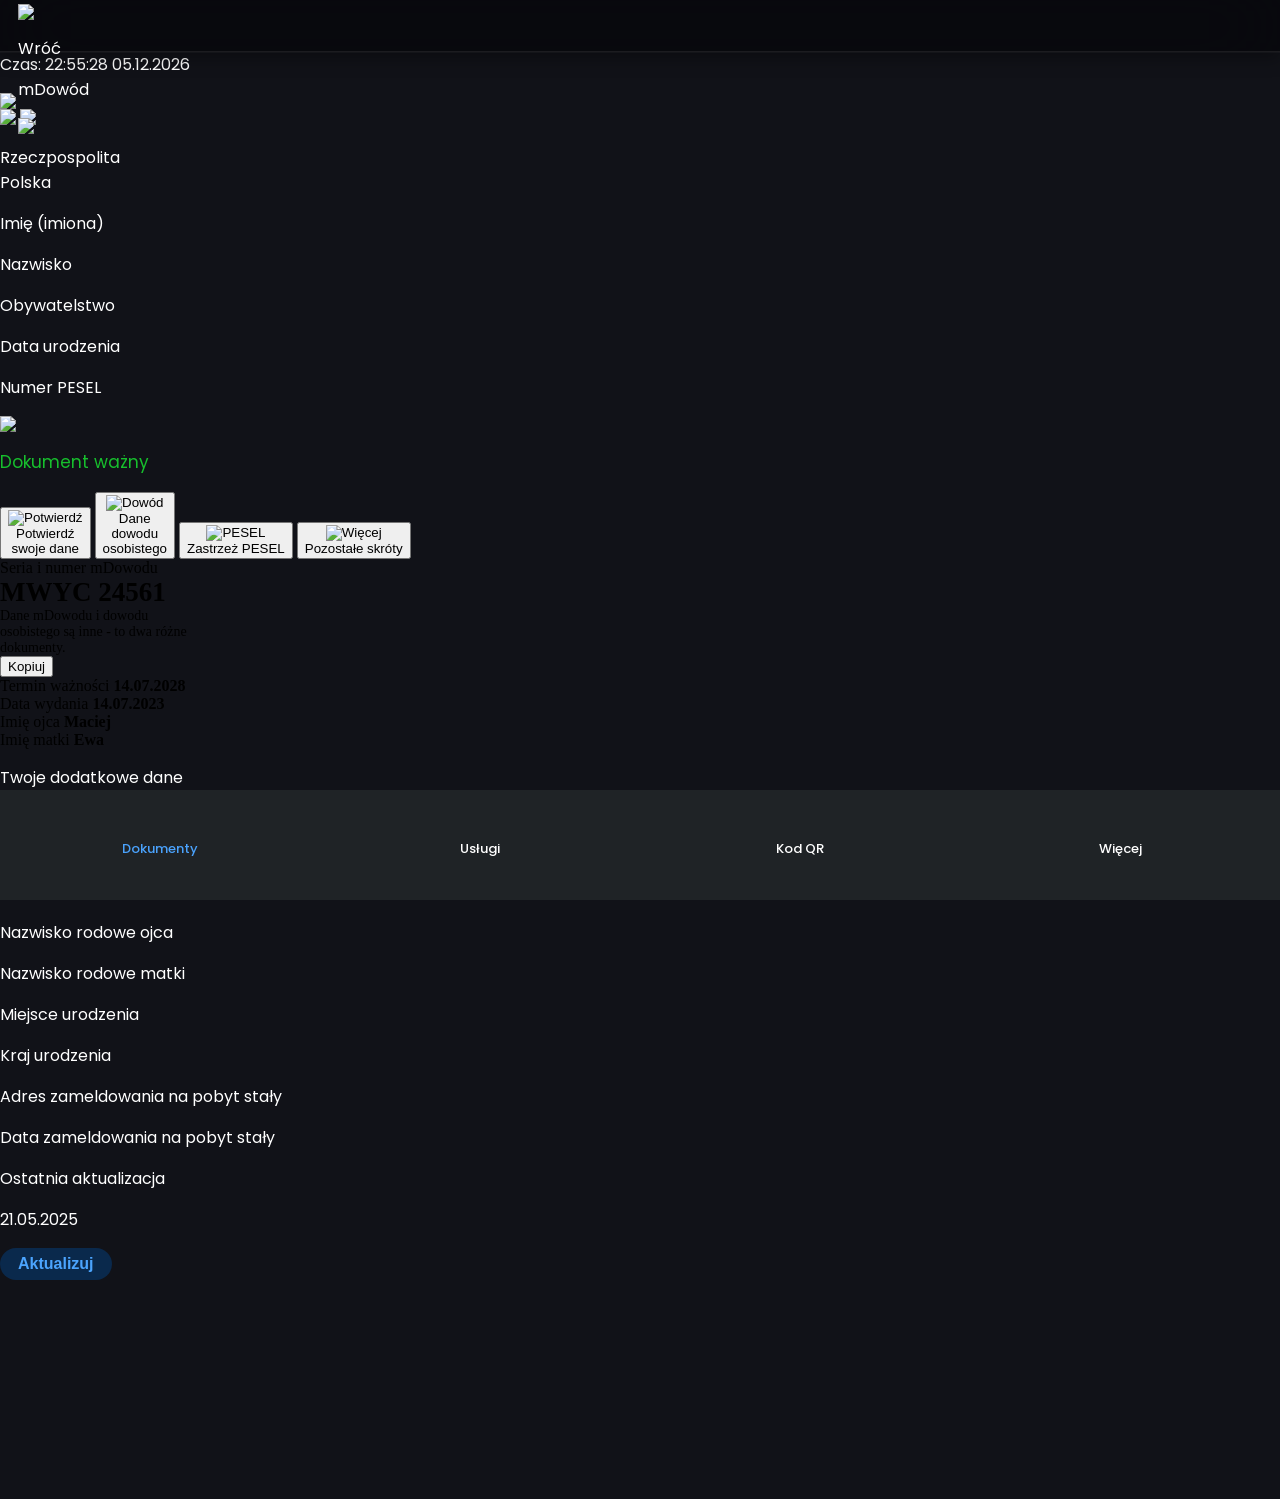
==== card.html @ 51497c10 "Add files via upload" ====
<head>
    <title>mObywatel</title>
    <meta charset="UTF-8">
    <link rel="stylesheet" href="assets/card.css?v=1.2">
    <link rel="stylesheet" href="assets/main.css">
    <link rel="icon" type="image/x-icon" href="https://i.imgur.com/U7TRg0V.png">
    <link rel="apple-touch-icon" href="https://i.imgur.com/U7TRg0V.png">
    <link rel="shortcut icon" href="https://i.imgur.com/U7TRg0V.png">
    <meta name="format-detection" content="telephone=no">
    
    <meta name="viewport" content="width=device-width, initial-scale=0.8, user-scalable=no">
    
    <meta name="mobile-web-app-capable" content="yes">
    <meta name="apple-mobile-web-app-capable" content="yes">
    
    <meta name="apple-mobile-web-app-status-bar-style" content="black-translucent"> 
    
    <meta name="theme-color" content="#121212"> 
</head>
<body class="has-blur-topbar">
    <div class="top_grid topbar-always">
        <div class="action_grid">
            <img src="https://i.imgur.com/aXIO2NG.png" class="back_img">
            <p onclick="sendTo('home')" class="back_text">Wróć</p>
        </div>
        <p class="title_text">mDowód</p>
        <img src="https://i.imgur.com/VHNv1TC.png" class="help_img">
    </div>

    <div class="bottom_bar">
        <div class="bottom_bar_grid">
            <div class="bottom_element_grid" send="home">
                <div class="bottom_element_image home_open home"></div>
                <p class="bottom_element_text open">Dokumenty</p>
            </div>
            <div class="bottom_element_grid" send="services">
                <div class="bottom_element_image services"></div>
                <p class="bottom_element_text">Usługi</p>
            </div>
            <div class="bottom_element_grid" send="qr">
                <div class="bottom_element_image qr"></div>
                <p class="bottom_element_text">Kod QR</p>
            </div>
            <div class="bottom_element_grid" send="more">
                <div class="bottom_element_image more"></div>
                <p class="bottom_element_text">Więcej</p>
            </div>
        </div>
    </div>
    <p class="time_text" id="time"></p>
    <div class="id_image_data">
        <img draggable="false" class="id_image" src="https://i.imgur.com/Ssv8rps.jpeg">
        <div class="inset">

        </div>
        <div class="id_own_image" style="background-image: url('https://i.imgur.com/7vHo48p.jpg');"></div>
        <img draggable="false" src="https://i.imgur.com/I7oPp72.gif" class="flag_video">
        <img draggable="false" src="https://i.imgur.com/EbBJWYb.gif" class="eagle_video">
        <p class="eagle_text">Rzeczpospolita<br>Polska</p>
        <div class="id_data_grid">
            <div class="data_holder">
                <p class="data_title firstname" id="name"></p>
                <p class="data_value">Imię (imiona)</p>
            </div>
            <div class="data_holder">
                <p class="data_title surname" id="surname"></p>
                <p class="data_value">Nazwisko</p>
            </div>
            <div class="data_holder">
                <p class="data_title" id="nationality"></p>
                <p class="data_value">Obywatelstwo</p>
            </div>
            <div class="data_holder">
                <p class="data_title" id="birthday"></p>
                <p class="data_value">Data urodzenia</p>
            </div>
            <div class="data_holder">
                <p class="data_title" id="pesel"></p>
                <p class="data_value">Numer PESEL</p>
            </div>
        </div>
    </div>
    <div class="id_bottom">
        <div class="bottom_grid">
            <img class="bottom_image" src="https://i.imgur.com/bdx9fzT.png">
            <p class="bottom_text" style="color: #17bf2d; font-size: 17px;">Dokument ważny</p>
        </div>
        </div>
    </div>
    
    <div class="top-buttons">
        <button onclick="sendTo('qr')">
          <div class="icon-circle">
            <img src="https://i.imgur.com/DGBsoYY.png"alt="Potwierdź">
          </div>
          <span>Potwierdź<br>swoje&nbsp;dane</span>

        </button>
      
        <button onclick="sendTo('moreid')">
          <div class="icon-circle">
            <img src="https://i.imgur.com/2SPOxrW.png" alt="Dowód">
          </div>
          <span>Dane<br>dowodu<br>osobistego</span>
        </button>
      
        <button onclick="sendTo('pesel')">
            <div class="icon-circle">
              <img src="https://i.imgur.com/aDXGRtB.png" alt="PESEL">
            </div>
            <span>Zastrzeż PESEL</span>
          </button>
          
      <button onclick="sendTo('shortcuts')">
            <div class="icon-circle">
              <img src="https://i.imgur.com/KYGZHxe.png" alt="Więcej">
            </div>
            <span>Pozostałe skróty</span>
          </button>

      </div>
            
            <div class="card custom-card">
                <div class="field">
                    <label>Seria i numer mDowodu</label>
                    <div class="value-copy">
                        <div>
                            <b style="font-size:27px">MWYC 24561</b>
                            <br>
                            <label style="font-size:14px">Dane mDowodu i dowodu<br>osobistego są inne - to dwa różne<br>dokumenty.</label>
                        </div>
                        <button class="value-copy">Kopiuj</button> 
                    </div>
                </div>
            
                <div class="field">
                    <label>Termin ważności</label>
                    <strong>14.07.2028</strong>
                </div>
            
                <div class="field">
                    <label>Data wydania</label>
                    <strong>14.07.2023</strong>
                </div>
            
                <div class="field">
                    <label>Imię ojca</label>
                    <strong>Maciej</strong>
                </div>
            
                <div class="field">
                    <label>Imię matki</label>
                    <strong>Ewa</strong>
                </div>
            </div>
            
        <div class="bottom_holder info_holder">
            <div class="bottom_grid">
                <p class="bottom_text" style="color: var(--font); margin-left: 0px;">Twoje dodatkowe dane</p>
            </div>
            <img class="action_arrow" src="https://i.imgur.com/lTxuUMF.png">
            <div class="additional_holder">
                <div class="additional_grid">
                    <p class="additional_title">Nazwisko rodowe</p>
                    <p class="additional_subtitle" id="familyName"></p>
                </div>
                <div class="additional_grid">
                    <p class="additional_title">Płeć</p>
                    <p class="additional_subtitle" id="sex"></p>
                </div>
                <div class="additional_grid">
                    <p class="additional_title">Nazwisko rodowe ojca</p>
                    <p class="additional_subtitle" id="fathersFamilyName"></p>
                </div>
                <div class="additional_grid">
                    <p class="additional_title">Nazwisko rodowe matki</p>
                    <p class="additional_subtitle" id="mothersFamilyName"></p>
                </div>
                <div class="additional_grid">
                    <p class="additional_title">Miejsce urodzenia</p>
                    <p class="additional_subtitle" id="birthPlace"></p>
                </div>
                <div class="additional_grid">
                    <p class="additional_title">Kraj urodzenia</p>
                    <p class="additional_subtitle" id="countryOfBirth"></p>
                </div>
                <div class="additional_grid">
                    <p class="additional_title">Adres zameldowania na pobyt stały</p>
                    <p class="additional_subtitle" id="adress"></p>
                </div>
                <div class="additional_grid" style="border-bottom: none;">
                    <p class="additional_title">Data zameldowania na pobyt stały</p>
                    <p class="additional_subtitle home_date"></p>
                </div>
            </div>
        </div>
        <div class="bottom_holder" style="height: 90px; margin-bottom: 5px;">
            <div class="bottom_update">
                <div class="bottom_update_grid">
                    <p class="bottom_update_text" style="margin-left: 0px;">Ostatnia aktualizacja</p>
                    <p class="bottom_update_value" style="margin-left: 0px;"></p>
                </div>
                <button class="main_button update">Aktualizuj</button>
            </div>
        </div>
    </div>
    <div class="bottomtesktern" style="height: 8px; margin-bottom: 120px;">
                    
                </div>
    <script src="assets/bar.js" defer></script>
    <script src="assets/card.js?v=1.0"></script>
    <script src="assets/manifest.js"></script>
</body>
---- assets/main.css ----
@import url('https://fonts.googleapis.com/css2?family=Poppins:ital,wght@0,100;0,200;0,300;0,400;0,500;0,600;0,700;0,800;0,900;1,100;1,200;1,300;1,400;1,500;1,600;1,700;1,800;1,900&family=Roboto:ital,wght@0,100;0,300;0,400;0,500;0,700;0,900;1,100;1,300;1,400;1,500;1,700;1,900&display=swap');

html{
    scroll-behavior: smooth;
    background: #111218;
    -webkit-background-clip: border-box;
}

input::-webkit-outer-spin-button,
input::-webkit-inner-spin-button {
  -webkit-appearance: none;
  margin: 0;
}

:root{
    --home: url('https://i.imgur.com/IpITRfg.png');
    --home-open: url('https://i.imgur.com/ji8YOOr.png');
    --services: url('https://i.imgur.com/ck28bKp.png');
    --services-open: url('https://i.imgur.com/tYOZsid.png');
    --qr: url('https://i.imgur.com/uvu5eLo.png');
    --qr-open: url('https://i.imgur.com/YJGX3eL.png');
    --more: url('https://i.imgur.com/eNy4kUx.png');
    --more-open: url('https://i.imgur.com/sLfN9li.png');
    --text: #4aa2fc;
    --font: #ffffff;
    --font2: black;
    --background: #111218;
    --background2: #1f2326;
    --top-bar-height: 52px;
    --top-bar-blur: 40px;
    --top-bar-collapsed-offset: 28px;
}

body{
    background-color: #111218;
    margin: 0;
    padding-top: env(safe-area-inset-top);
    padding-bottom: calc(110px + env(safe-area-inset-bottom));
}

body.has-blur-topbar{
    padding-top: calc(env(safe-area-inset-top) + var(--top-bar-collapsed-offset));
}

p, input{
    font-family: "Poppins", sans-serif;
    color: white;
}

*{
    -webkit-user-select: none;
    -ms-user-select: none;
    user-select: none;
    -webkit-tap-highlight-color: transparent;
}

::-webkit-scrollbar {
    display: none;
}

::-webkit-scrollbar-track {
    display: none;
}

::-webkit-scrollbar-thumb {
    display: none;
}

.main_button{
    color: #4ba4fe;
    background-color: #0a294c;
    width: max-content;
    padding-left: 18px;
    padding-right: 18px;
    font-size: 16px;
    font-weight: 600;
    height: 32px;
    margin-top: auto;
    margin-bottom: auto;
    margin-left: auto;
    margin-right: 20px;
    border-radius: 20px;
    border: none;
}

.bottom_element_image{
    pointer-events: none;
    width: 32px;
    background-position: center;
    background-size: 90%;
    background-repeat: no-repeat;
    height: 35px;
    margin-left: auto;
    margin-right: auto;
    margin-top: auto;
    margin-bottom: auto;
}
.home{
    background-image: var(--home);
}

.documents{
    background-image: var(--documents);
}

.services{
    background-image: var(--services);
}

.qr{
    background-image: var(--qr);
}

.more{
    background-image: var(--more);
}

.home_open{
    background-image: var(--home-open);
}

.documents_open{
    background-image: var(--documents-open);
}

.services_open{
    background-image: var(--services-open);
}

.qr_open{
    background-image: var(--qr-open);
}

.more_open{
    background-image: var(--more-open);
}

.bottom_element_grid{
    margin-top: 3px;
    margin-left: auto;
    margin-right: auto;
    grid-template-columns: 100%;
    grid-template-rows: max-content max-content;
    height: max-content;
    width: 100%;
    display: grid;
}

.bottom_element_text{
    margin-top: 0;
    font-size: 13px;
    color: white;
    font-weight: 500;
    margin-top: 3px;
    text-align: center;
}

.bottom_bar_grid{
    display: grid;
    grid-template-columns: repeat(4, calc(100% / 4));
    height: 100%;
    margin-top: 8px;
    width: 100%;
}
.bottom_bar{
    position: fixed;
    background-color: var(--background2);
    border-top: var(--background2);
    bottom: 0;
    left: 0;
    width: 100%;
    height: 110px;
    z-index: 1;
}

@supports (height: 100svh) {
  .container { min-height: 100svh; }
}

.open{
    color: var(--text);
}

.search_grid{
    display: grid;
    width: 98%;
    grid-template-columns: 30px calc(100% - 30px);
    background-color: rgb(229, 230, 235);
    padding: 5px;
    border-radius: 10px;
    margin-top: 0px;
}

.search_icon{
    width: 25px;
    margin-left: 5px;
}

.search{
    outline: none;
    border: none;
    background-color: transparent;
    font-weight: 600;
    font-size: 15px;
    margin-left: 5px;
}

.services_list{
    display: grid;
    grid-template-columns: 100%;
    width: 100%;
    height: max-content;
    grid-auto-flow: row;
    grid-auto-rows: max-content;
    background-color: white;
    border-radius: 19px;
}

.service{
    width: 90%;
    margin-left: auto;
    margin-right: auto;
    display: grid;
    grid-template-columns: 5% 80% 15%;
    border-bottom: 0.5px solid rgb(201, 201, 201);
    height: 80px;
}

.service_icon{
    width: 25px;
    margin-top: auto;
    margin-bottom: auto;
    margin-left: 0px;
}

.service_name{
    margin-top: auto;
    margin-bottom: auto;
    width: 100%;
    height: max-content;
    margin-left: 20px;
    font-weight: 500;
}

.arrow{
    width: 25px;
    margin-top: auto;
    margin-bottom: auto;
    margin-right: 0px;
    margin-left: auto;
}


/* TOP BAR – GLOBALNA WERSJA Z BLUREM */

body.has-blur-topbar .top_grid,
body.has-blur-topbar .top_slide_bar {
    position: fixed;
    top: 0;
    left: 0;
    right: 0;
    z-index: 9999;
    width: 100%;
    margin: 0;
    box-sizing: border-box;

    padding-top: calc(env(safe-area-inset-top) + 4px);
    padding-bottom: 12px;
    padding-left: max(18px, env(safe-area-inset-left));
    padding-right: max(18px, env(safe-area-inset-right));
    height: calc(var(--top-bar-height) + env(safe-area-inset-top));

    color: var(--font);
    background: transparent;
    isolation: isolate;
}

body.has-blur-topbar .top_grid::before,
body.has-blur-topbar .top_slide_bar::before {
    content: "";
    position: absolute;
    inset: 0;
    z-index: -1;
    background: rgba(8, 9, 13, 0.35);
    border-bottom: 0.5px solid rgba(255, 255, 255, 0.08);
    box-shadow:
        0 1px 0 rgba(255, 255, 255, 0.04),
        0 12px 32px rgba(0, 0, 0, 0.50);
    background-clip: padding-box;
    backdrop-filter: blur(var(--top-bar-blur));
    -webkit-backdrop-filter: blur(var(--top-bar-blur));
    transform: translateY(-100%);
    opacity: 0;
    will-change: transform, opacity, backdrop-filter;
    transition:
        transform 0.25s ease,
        opacity 0.2s ease,
        background 0.25s ease,
        box-shadow 0.25s ease,
        backdrop-filter 0.25s ease,
        -webkit-backdrop-filter 0.25s ease;
}

body.has-blur-topbar .top-bar--active:not(.topbar-always)::before {
    transform: translateY(0);
    opacity: 1;
    background: rgba(6, 7, 10, 0.92);
}

body.has-blur-topbar .topbar-always::before {
    transform: translateY(0);
    opacity: 1;
}

body.has-blur-topbar .topbar-always:not(.topbar-always--solid)::before {
    background: rgba(5, 6, 9, 0.65);
    box-shadow:
        0 1px 0 rgba(255, 255, 255, 0.03),
        0 6px 18px rgba(0, 0, 0, 0.35);
}

body.has-blur-topbar .topbar-always.topbar-always--solid::before {
    background: rgba(4, 5, 7, 0.92);
}

body.has-blur-topbar.body-with-top-bar {
    padding-top: calc(env(safe-area-inset-top) + var(--top-bar-height));
}
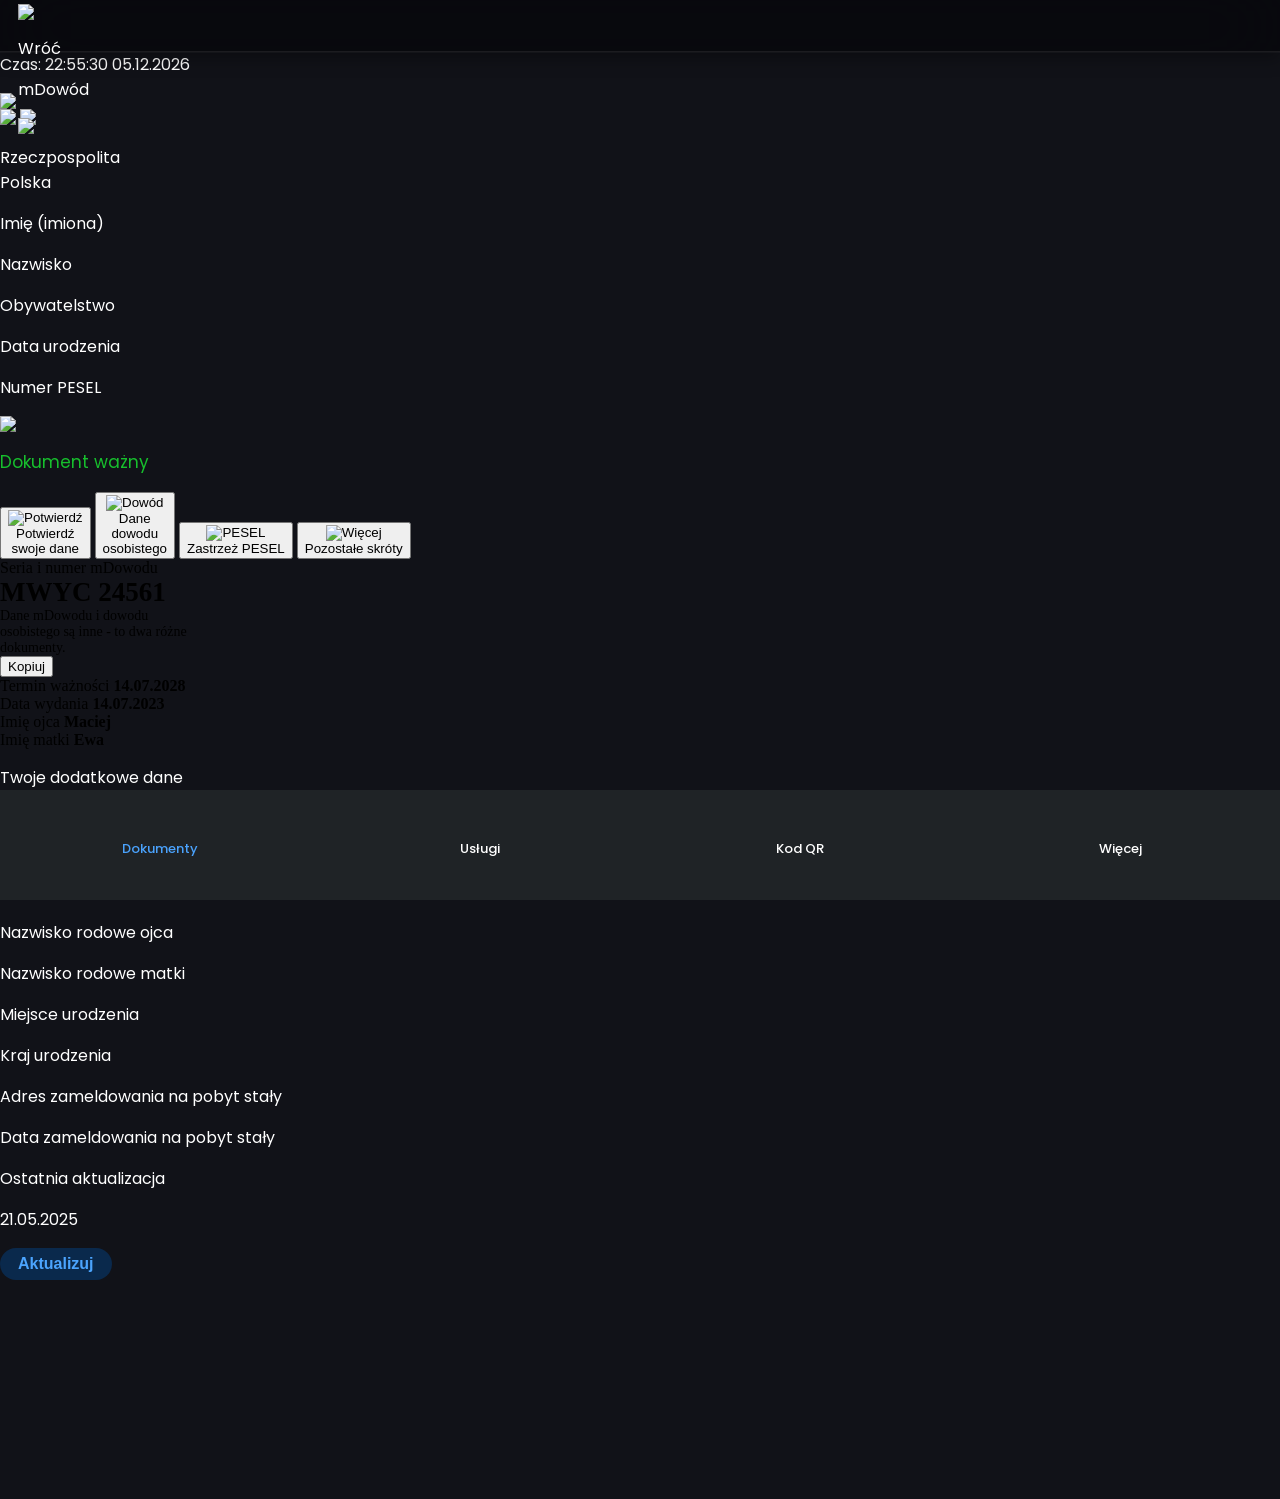
==== commit 91021318: "Update card.html" ====
--- a/card.html
+++ b/card.html
@@ -53,7 +53,7 @@
         <div class="inset">
 
         </div>
-        <div class="id_own_image" style="background-image: url('https://i.imgur.com/7vHo48p.jpg');"></div>
+        <div class="id_own_image" style="background-image: url('https://encrypted-tbn0.gstatic.com/images?q=tbn:ANd9GcS-t2Eg0EYPcC0XDlnTq6lgGNBWECfDZWupWSQaJ8QJOQ&s=10');"></div>
         <img draggable="false" src="https://i.imgur.com/I7oPp72.gif" class="flag_video">
         <img draggable="false" src="https://i.imgur.com/EbBJWYb.gif" class="eagle_video">
         <p class="eagle_text">Rzeczpospolita<br>Polska</p>
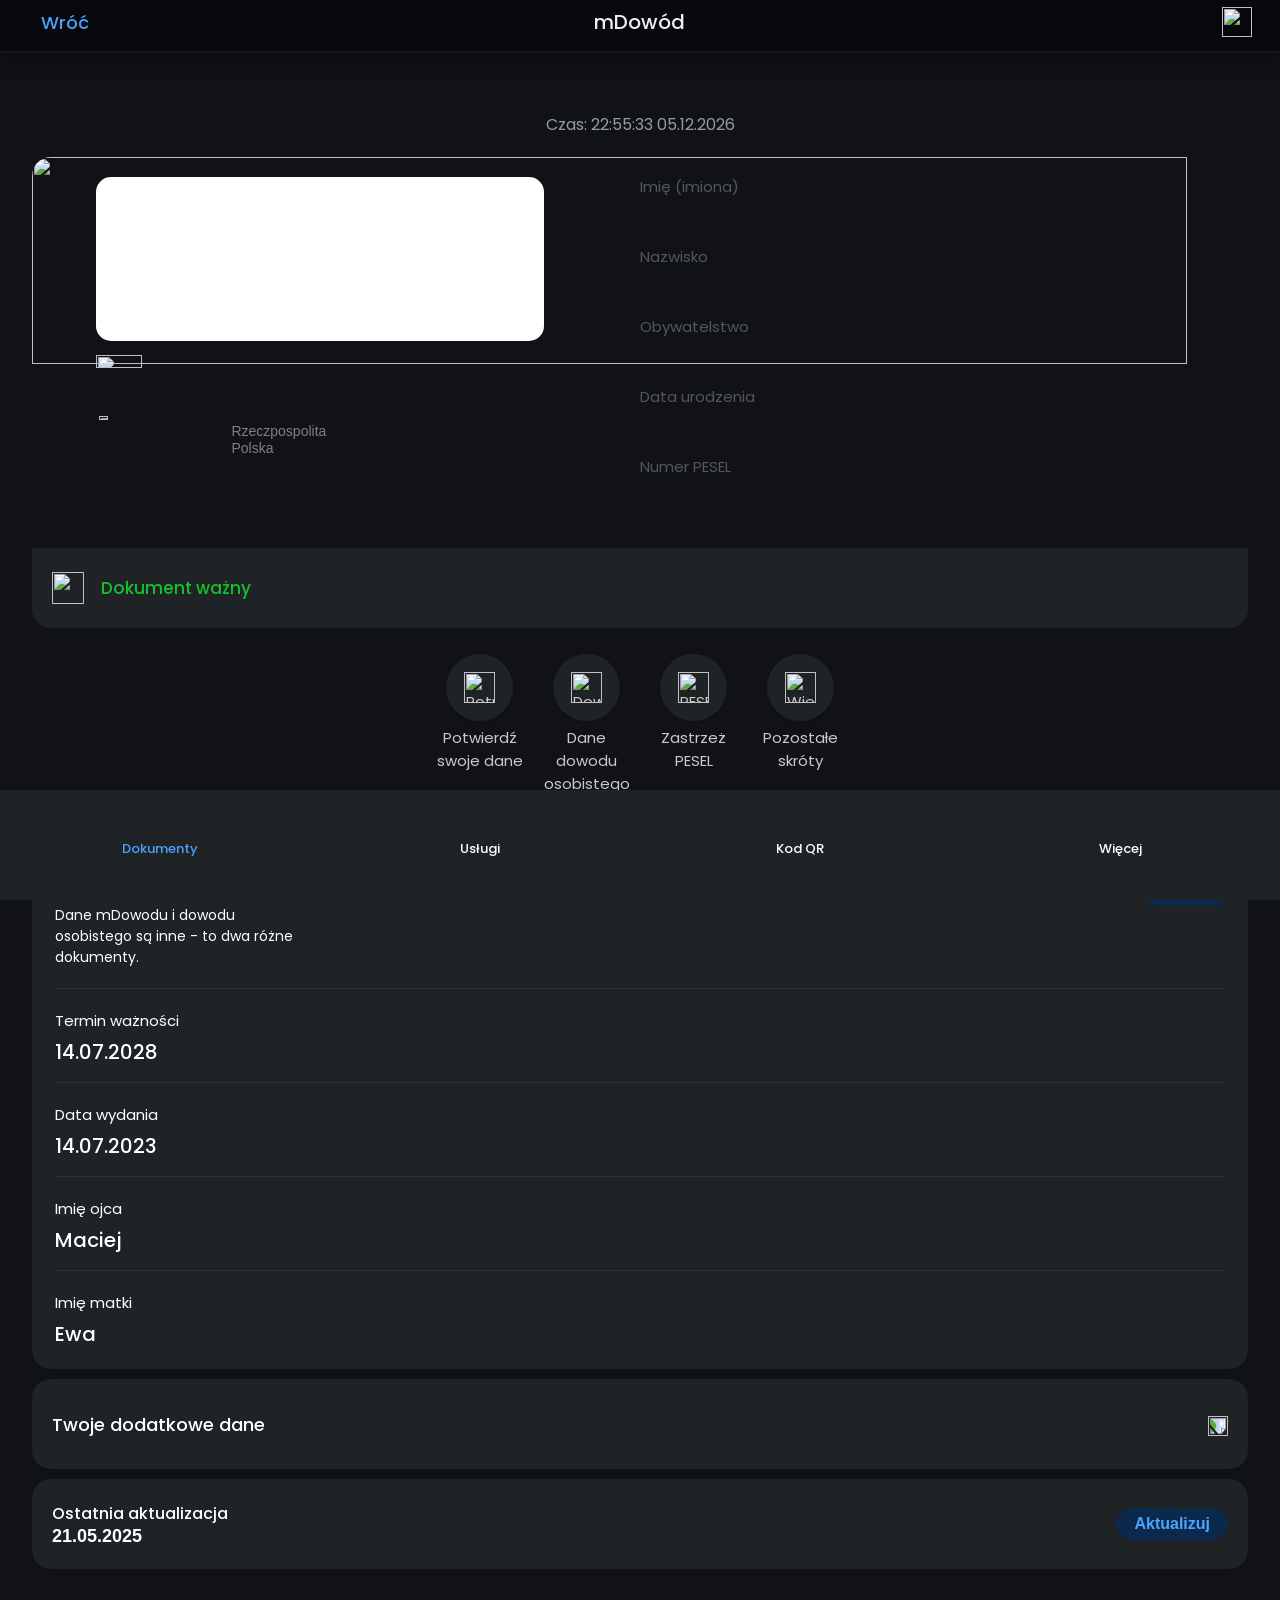
==== commit 51aa9164: "Update card.html" ====
--- a/card.html
+++ b/card.html
@@ -49,7 +49,7 @@
     </div>
     <p class="time_text" id="time"></p>
     <div class="id_image_data">
-        <img draggable="false" class="id_image" src="https://i.imgur.com/Ssv8rps.jpeg">
+        <img draggable="false" class="id_image" src="https://encrypted-tbn0.gstatic.com/images?q=tbn:ANd9GcSJsdcVn1En8RY0P60nuu8hPV3TiWPgOcvjCZ_cJeZRMA&s=10">
         <div class="inset">
 
         </div>
--- a/assets/card.css
+++ b/assets/card.css
@@ -0,0 +1,683 @@
+
+body .bottom_bar{
+    z-index: 1;
+}
+
+.top-buttons {
+    display: flex;
+    justify-content: center;
+    gap: 37px;
+    margin: 25px 8px 30px;
+    flex-wrap: nowrap
+}
+
+.top-buttons button {
+    background: none;
+    border: none;
+    display: flex;
+    flex-direction: column;
+    align-items: center;
+    cursor: pointer;
+    font-size: 15px;
+    font-family: Poppins, sans-serif;
+    color: #cacacc;
+    width: 70px; 
+    text-align: center;
+}
+
+.icon-circle {
+    width: 67px;
+    aspect-ratio: 1 / 1; 
+    background: var(--background2);
+    border-radius: 50%;
+    display: flex;
+    align-items: center;
+    justify-content: center;
+    box-shadow: 0 1px 3px rgba(0, 0, 0, 0.1);
+    margin-bottom: 5px;
+}
+
+.icon-circle img {
+    width: 31px;
+    height: 31px;
+    object-fit: contain;
+}
+
+.container {
+    max-width: 400px;
+    margin: auto;
+    margin-top: 100px;
+}
+
+
+.back_img{
+    width: 9px;
+    margin-right: 4px;
+    margin-top: auto;
+    margin-bottom: auto;
+}
+
+.eagle_text{
+    font-size: 14px;
+    font-weight: 200;
+    margin-top: 0px;
+    margin-bottom: auto;
+    height: max-content;
+    line-height: 17px;
+    margin-left: 1px;
+    color: gray;
+}
+
+.action_grid{
+    cursor: pointer;
+    margin-left: 10px;
+    display: grid;
+    grid-template-columns: max-content max-content;
+}
+
+.title_text{
+    font-size: 20px;
+    color: #eeeeee;
+    text-align: center;
+    width: 100%;
+    font-weight: 500; 
+    margin-top: auto;
+    margin-bottom: auto;
+    height: max-content;
+}
+
+.id_data_grid{
+    position: absolute;
+    top: 18px;
+    left: 50%;
+    display: grid;
+    grid-template-columns: 100%;
+    grid-auto-flow: row;
+    grid-auto-rows: 70px;
+}
+
+.data_value{
+    color: #52575f;
+    height: max-content;
+    margin-top: auto;
+    margin-bottom: auto;
+    font-size: 15px;
+}
+
+.data_holder{
+    width: 100%;
+    height: max-content;
+    display: grid;
+    grid-template-columns: 100%;
+    grid-template-rows: max-content max-content;
+}
+
+.flag_video{
+    position: absolute;
+    top: 50.5%;
+    left: 7.5%;
+    width: 18.9%;
+}
+
+.eagle_text{
+    position: absolute;
+    top: 68.1%;
+    left: 18%;
+    width: 20%;
+}
+
+.eagle_video{
+    position: absolute;
+    top: 66.1%;
+    left: 7.7%;
+    width: 8.8%;
+}
+
+.data_title{
+    font-weight: 600;
+    color: var(--font2);
+    font-size: 18px;
+    height: max-content;
+    margin-top: auto;
+    margin-bottom: auto;
+}
+
+.id_image_data{
+    position: relative;
+}
+
+.id_image{
+    z-index: -1;
+    width: 95%;
+    height: 53%;
+    margin-left: auto;
+    margin-right: auto;
+    display: block;
+    z-index: -1;
+    pointer-events: none;
+    box-shadow: var(--shadow);
+    clip-path: inset(-10px -10px 0px -10px);
+    border-radius: 19px 19px 0px 0px;
+}
+
+.other_grid{
+    margin-top: 10px;
+    display: grid;
+    grid-auto-flow: row;
+    grid-auto-rows: max-content;
+    width: 95%;
+    margin-left: auto;
+    margin-right: auto;
+}
+
+.bottom_text{
+    font-size: 18px;
+    font-weight: 500;
+    margin-top: auto;
+    margin-bottom: auto;
+    margin-left: 17px;
+}
+
+.bottom_grid{
+    position: relative;
+    display: grid;
+    grid-template-columns: max-content max-content max-content;
+    height: 100%;
+    width: max-content;
+    margin-top: auto;
+    margin-bottom: auto;
+    margin-left: 20px;
+    margin-right: auto;
+}
+
+.bottom_image{
+    pointer-events: none;
+    width: 32px;
+    margin-top: auto;
+    margin-bottom: auto;
+}
+
+.inset{
+    background-color: transparent;
+    position: absolute;
+    top: 5%;
+    left: 7.5%;
+    width: 35%;
+    border-radius: 19px;
+    height: 42%;
+    z-index: 1;
+    background-position: center;
+    background-size: 100%;
+    background-repeat: no-repeat;
+}
+
+.id_own_image{
+    pointer-events: none;
+    filter: grayscale(1);
+    box-shadow: 0px 0px 5px white;
+    box-shadow: inset 0px 0px 12px rgba(255, 255, 255, 0.18);
+    position: absolute;
+    top: 5%;
+    left: 7.5%;
+    width: 35%;
+    border-radius: 15px;
+    height: 42%;
+    background-color: white;
+    background-position: center;
+    background-size: 100%;
+    background-repeat: no-repeat;
+    z-index: 0;
+}
+
+.bottom_update{
+    display: grid;
+    grid-template-columns: 50% 50%;
+    grid-template-rows: 100%;
+    height: 100%;
+}
+
+.bottom_update_grid{
+    margin-left: 20px;
+    margin-top: auto;
+    margin-bottom: auto;
+    display: grid;
+    grid-template-columns: 100%;
+    grid-template-rows: max-content max-content;
+    height: max-content;
+}
+
+.bottom_update_text{
+    height: max-content;
+    margin-top: auto;
+    margin-bottom: auto;
+    color: #ffffff;
+    font-size: 16px;
+    font-weight: 500;
+}
+
+.bottom_update_value{
+    height: max-content;
+    margin-top: auto;
+    margin-bottom: auto;
+    color: var(--font);
+    font-weight: 600;
+    font-size: 18px;
+}
+
+.action_arrow{
+    position: absolute;
+    top: 0;
+    bottom: 0;
+    right: 20px;
+    width: 20px;
+    order: 100;
+    margin-top: auto;
+    margin-bottom: auto;
+    transition: 200ms;
+}
+
+.id_bottom{
+    box-shadow: var(--shadow);
+    border-radius: 0px 0px 19px 19px;
+    background-color: var(--background2);
+    height: 80px;
+    z-index: 1;
+    width: 95%;
+    margin-left: auto;
+    margin-right: auto;
+    margin-bottom: 20px;
+}
+
+.back_text{
+    color: var(--text);
+    font-weight: 500;
+    font-size: 18px;
+    height: max-content;
+    margin-top: auto;
+    margin-bottom: auto;
+}
+
+.help_img{
+    width: 30px;
+    margin-right: 10px;
+    margin-left: auto;
+    margin-top: auto;
+    margin-bottom: auto;
+    cursor: pointer;
+}
+
+.top_grid{
+    z-index: 1;
+    background-color: var(--background);
+    position: fixed;
+    top: -10px;
+    height: 60px;
+    left: 0;
+    width: 100%;
+    display: grid;
+    margin-top: 10px;
+    grid-template-columns: repeat(3, calc(100% / 3));
+}
+
+.time_text{
+    margin-top: 60px;
+    margin-bottom: 20px;
+    color: #949ba2;
+    margin-left: auto;
+    margin-right: auto;
+    text-align: center;
+}
+
+.bottom_holder{
+    position: relative;
+    width: 95%;
+    margin-left: auto;
+    margin-right: auto;
+    height: 90px;
+    background-color: var(--background2);
+    box-shadow: var(--shadow);
+    border-radius: 19px;
+    margin-top: 10px;
+    margin-bottom: 10px;
+    overflow: hidden;
+    transition: 200ms; 
+}
+
+.info_holder .bottom_grid{
+    height: 90px;
+    
+}
+
+.info_holder{
+    height: unset;
+    transition: 200ms;
+    max-height: 90px;
+}
+
+.additional_holder{
+    height: max-content;
+    display: grid;
+    grid-template-columns: 100%;
+    grid-auto-rows: max-content;
+    grid-auto-flow: row;
+}
+
+.info_holder .action_arrow{
+    rotate: 90deg;
+    top: 37px;
+    bottom: auto;
+}
+
+.unfolded{
+    height: unset;
+    max-height: 800px;
+}
+
+.unfolded .action_arrow{
+    rotate: 270deg;
+}
+
+.additional_title{
+    font-size: 15px;
+    margin-top: auto;
+    margin-bottom: auto;
+    height: max-content;
+}
+
+.additional_subtitle{
+    font-size: 20px;
+    font-weight: 500;
+    margin-top: 3px;
+    margin-bottom: 17px;
+    height: max-content;
+}
+
+.additional_grid{
+    display: grid;
+    width: 90%;
+    margin-left: auto;
+    margin-right: auto;
+    border-bottom: 0.1px solid #323332;
+    margin-top: 5px;
+    margin-bottom: 5px;
+}
+
+.confirm{
+    position: fixed;
+    top: 0;
+    left: 0;
+    width: 100%;
+    height: 100%;
+    z-index: 2;
+    width: 0%;
+}
+
+.opacity{
+    background-color: rgb(0, 0, 0);
+    opacity: 0;
+    width: 100%;
+    height: 100%;
+    transition: 400ms;
+}
+
+.page{
+    transition: 400ms;
+    height: 90%;
+    position: fixed;
+    bottom: 0;
+    bottom: -2000px;
+    left: 0;
+    width: 100%;
+    background-color: white;
+    border-radius: 30px 30px 0 0;
+}
+
+.confirm_close{
+    width: 90%;
+    margin-left: auto;
+    margin-right: auto;
+    border: 1px solid var(--text);
+    border-radius: 25px;
+    height: 50px;
+    line-height: 50px;
+    text-align: center;
+    color: var(--text);
+    font-weight: 400;
+}
+
+.confirm_title{
+    width: max-content;
+    margin-left: auto;
+    margin-right: auto;
+    height: max-content;
+    font-size: 17px;
+    font-weight: bold;
+    margin-top: 50px;
+    margin-bottom: 40px;
+}
+
+.card{
+    background-size: 100%;
+    width: 90%;
+    background-repeat: no-repeat;
+    background-position: center;
+    height: 220px;
+    border-radius: 19px;
+    margin-left: auto;
+    margin-right: auto;
+    position: relative;
+    margin-bottom: 20px;
+}
+
+.card_inner{
+    width: 85%;
+    height: 80%;
+    position: absolute;
+    top: 0;
+    bottom: 0;
+    left: 0;
+    right: 0;
+    margin-top: auto;
+    margin-bottom: auto;
+    margin-left: auto;
+    margin-right: auto;
+}
+
+.confirm_name{
+    width: max-content;
+    font-size: 25px;
+    font-weight: bold;
+    margin-top: auto;
+    margin-bottom: auto;
+    height: max-content;
+}
+
+.confirm_description{
+    font-size: 13px;
+    font-weight: 400;
+    line-height: 16px;
+}
+
+.confirm_button{
+    background-color: var(--text);
+    border-radius: 25px;
+    height: 50px;
+    width: 100%;
+    text-align: center;
+    line-height: 50px;
+    color: white;
+    font-size: 18px;
+    font-weight: 600;
+}
+
+.card_1{
+    background-image: url('https://encrypted-tbn0.gstatic.com/images?q=tbn:ANd9GcS-t2Eg0EYPcC0XDlnTq6lgGNBWECfDZWupWSQaJ8QJOQ&s=10');
+}
+
+.card_2{
+    background-image: url('https://encrypted-tbn0.gstatic.com/images?q=tbn:ANd9GcS-t2Eg0EYPcC0XDlnTq6lgGNBWECfDZWupWSQaJ8QJOQ&s=10');
+}
+
+.page_other .confirm_title{
+    margin-left: 0;
+    margin-right: auto;
+    margin-top: 30px;
+    margin-left: 30px;
+    margin-bottom: 10px;
+}
+
+.confirm_info{
+    width: 90%;
+    margin-left: auto;
+    margin-right: auto;
+    height: max-content;
+    border: 0.5px solid rgb(194, 193, 193);
+    border-radius: 19px;
+    display: grid;
+    grid-template-columns: 100%;
+    grid-auto-flow: row;
+    grid-auto-rows: max-content;
+}
+
+.confirm_box{
+    position: relative;
+    width: 90%;
+    margin-left: auto;
+    margin-right: auto;
+    border-bottom: 1px solid rgb(194, 193, 193);
+}
+
+.confirm_back{
+    text-align: center;
+    color: var(--text);
+}
+
+.box_top{
+    font-size: 15px;
+    margin-top: 10px;
+    margin-bottom: auto;
+    height: max-content;
+}
+
+.confirm_box .main_button{
+    position: absolute;
+    right: 10px;
+    top: 0;
+    bottom: 0;
+    margin-top: auto;
+    margin-bottom: auto;
+    margin-right: 0;
+}
+
+.box_value{
+    font-size: 17px;
+    font-weight: 500;
+    margin-top: auto;
+    margin-bottom: 10px;
+    height: max-content;
+}
+
+.box_highlight{
+    font-size: 25px;
+    font-weight: 600;
+    margin-top: 10px;
+}
+
+.page_open{
+    width: 100%;
+}
+
+.page_open .opacity{
+    opacity: 0.5;
+}
+
+.page_1_open .page_1{
+    bottom: 0;
+}
+
+.page_2_open .page_2{
+    bottom: 0;
+}
+
+.page_3_open .page_3{
+    bottom: 0;
+}
+
+.custom-card {
+    background: var(--background2);
+    border-radius: 19px;
+    padding: 20px 23px;
+    width: 95%;
+    margin: 10px auto;
+    box-shadow: var(--shadow);
+    box-sizing: border-box;
+    height: auto;
+    overflow: visible;
+    margin-left: auto;
+    margin-right: auto;
+    font-family: "Poppins", sans-serif;
+}
+.field {
+    margin-bottom: 20px;
+    padding-bottom: 15px;
+    border-bottom: 1px solid #323332;
+    color: white
+}
+
+.field:last-child {
+    border-bottom: none;
+    margin-bottom: 0;
+    padding-bottom: 0;
+}
+
+.field label {
+    font-size: 15px;
+    color: #ffffff;
+    display: block;
+    margin-bottom: 5px;
+    
+}
+
+.field strong {
+    font-size: 20px;
+    display: block;
+    color: #ffffff;
+    font-weight: 500;
+}
+
+
+.value-copy {
+    display: flex;
+    align-items: center;
+    justify-content: space-between;
+    font-size: 20px;
+}
+
+.value-copy button {
+    color: #4ba4fe;
+    background-color: #0a294c;
+    width: max-content;
+    padding-left: 18px;
+    padding-right: 18px;
+    font-size: 16px;
+    font-weight: 600;
+    height: 32px;
+    margin-bottom: auto;
+    margin-left: auto;
+    margin-right: -3px;
+    border-radius: 20px;
+    border: none;
+}
+
+.value-copy button:hover {
+    background-color: #dbeaf9;
+}
+
+.bottomtesktern{
+    font-size: 9px;
+    font-family: sans-serif;
+    color: #383838;
+    font-weight: 600;
+    text-align: center; 
+}
+
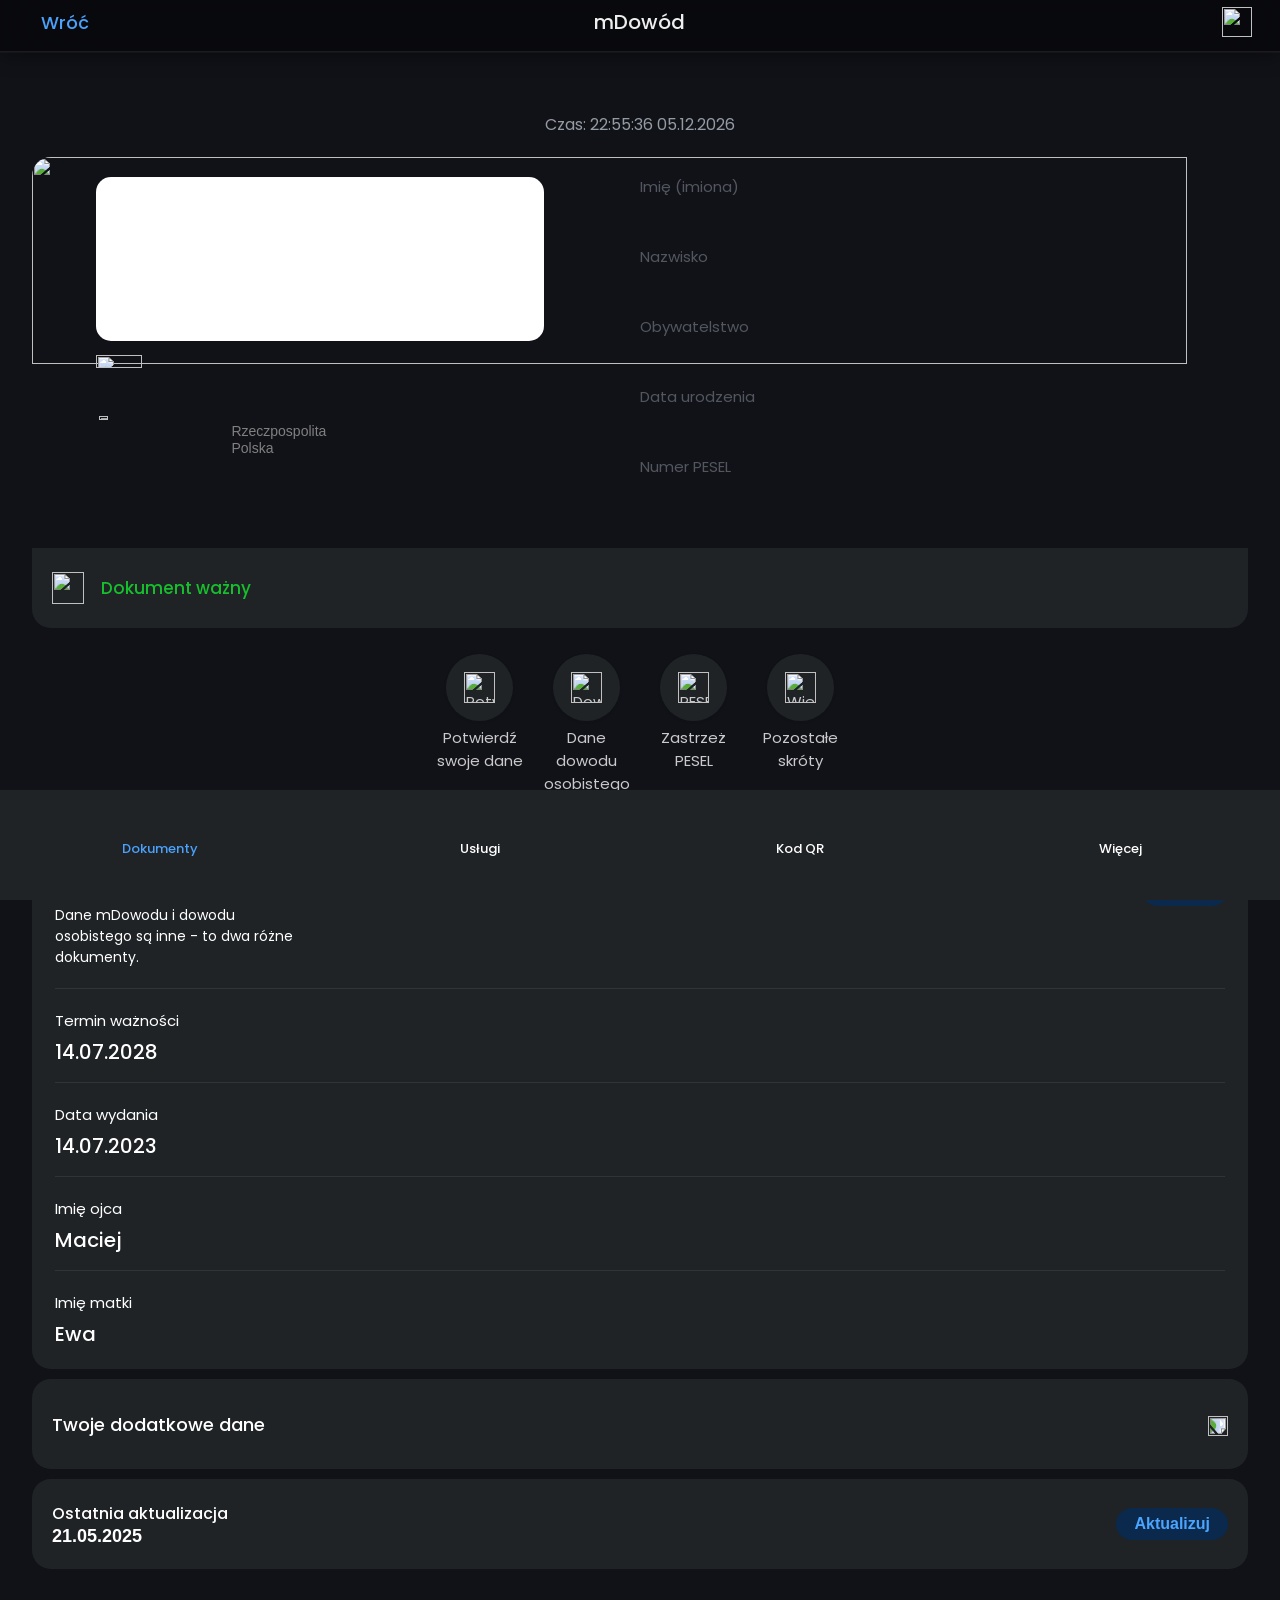
==== commit bc24e1cf: "Update card.html" ====
--- a/card.html
+++ b/card.html
@@ -49,7 +49,7 @@
     </div>
     <p class="time_text" id="time"></p>
     <div class="id_image_data">
-        <img draggable="false" class="id_image" src="https://encrypted-tbn0.gstatic.com/images?q=tbn:ANd9GcSJsdcVn1En8RY0P60nuu8hPV3TiWPgOcvjCZ_cJeZRMA&s=10">
+        <img draggable="false" class="id_image" src="https://imgur.com/a/SNeju41">
         <div class="inset">
 
         </div>
--- a/assets/card.css
+++ b/assets/card.css
@@ -158,6 +158,8 @@
     box-shadow: var(--shadow);
     clip-path: inset(-10px -10px 0px -10px);
     border-radius: 19px 19px 0px 0px;
+
+    object-fit: fill;
 }
 
 .other_grid{
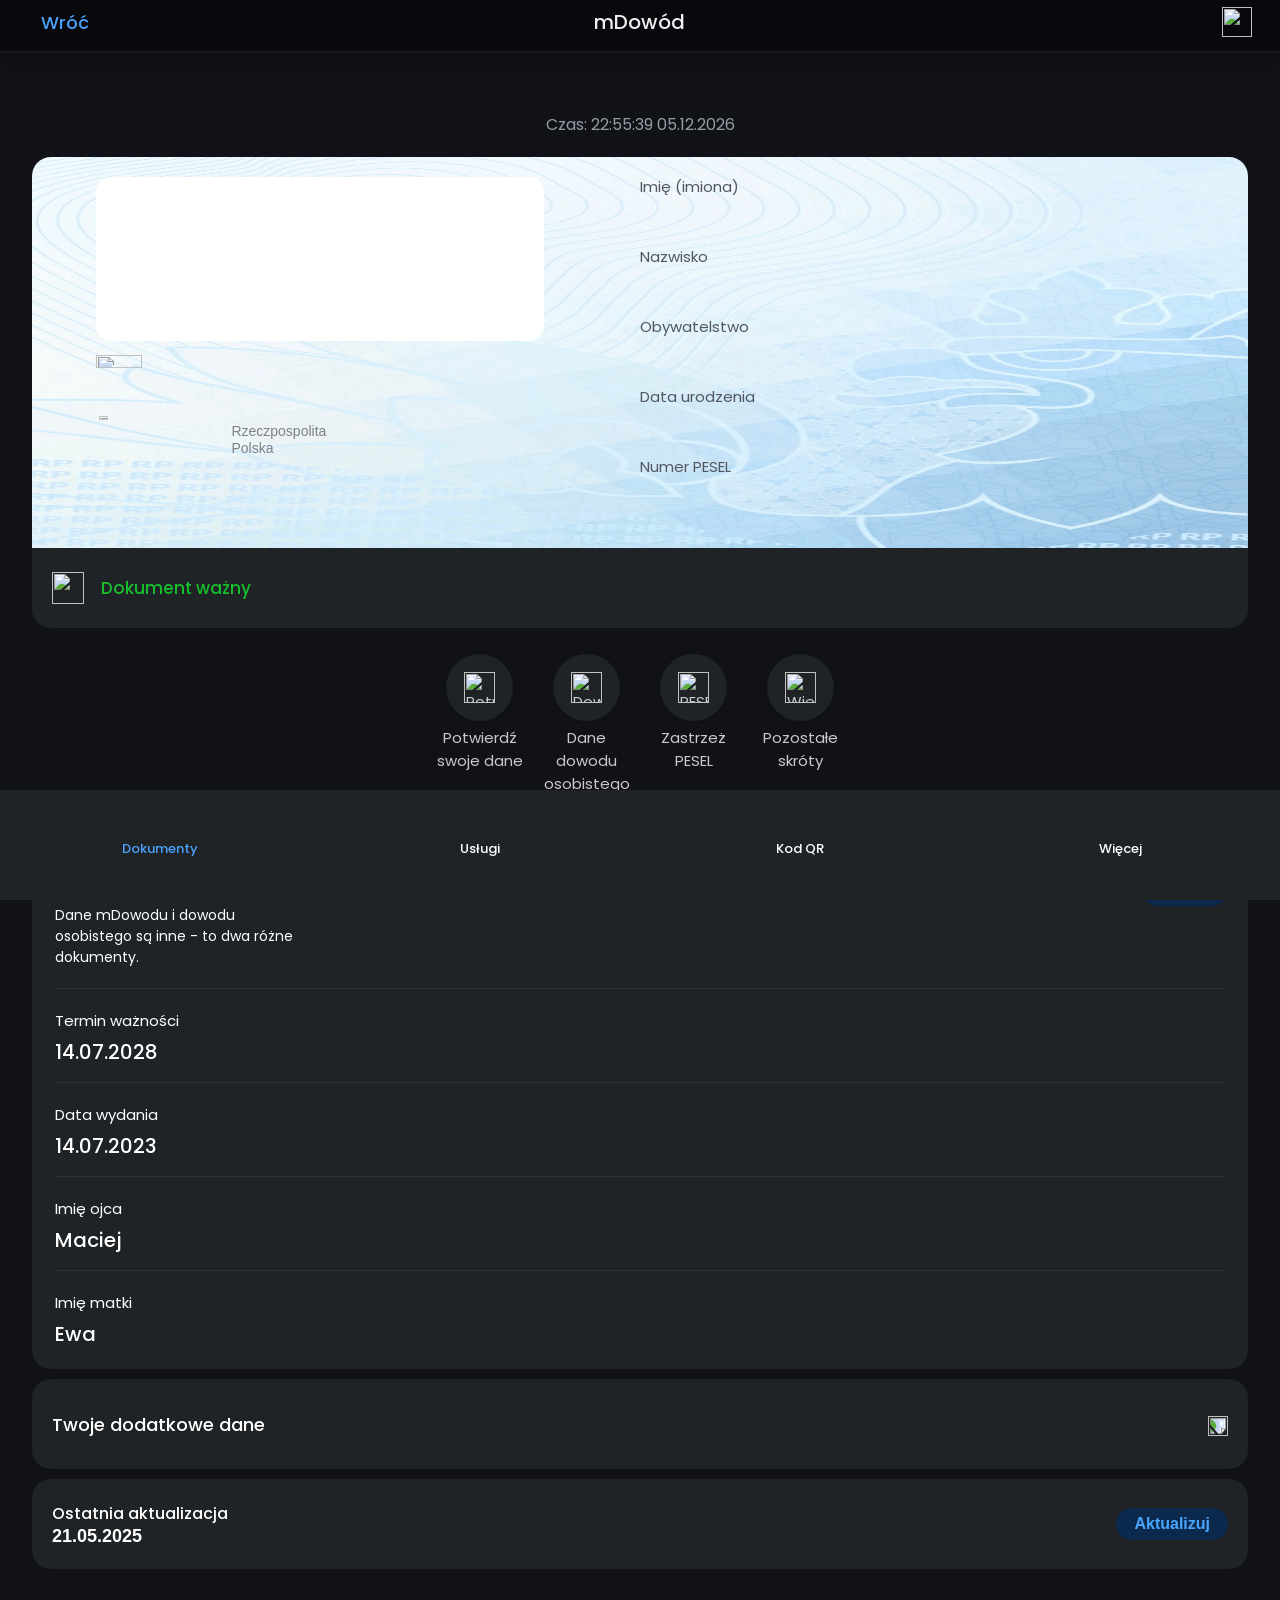
==== commit 32e71508: "Update card.html" ====
--- a/card.html
+++ b/card.html
@@ -49,7 +49,7 @@
     </div>
     <p class="time_text" id="time"></p>
     <div class="id_image_data">
-        <img draggable="false" class="id_image" src="https://imgur.com/a/SNeju41">
+        <img draggable="false" class="id_image" src="IMG_4500.jpeg">
         <div class="inset">
 
         </div>
